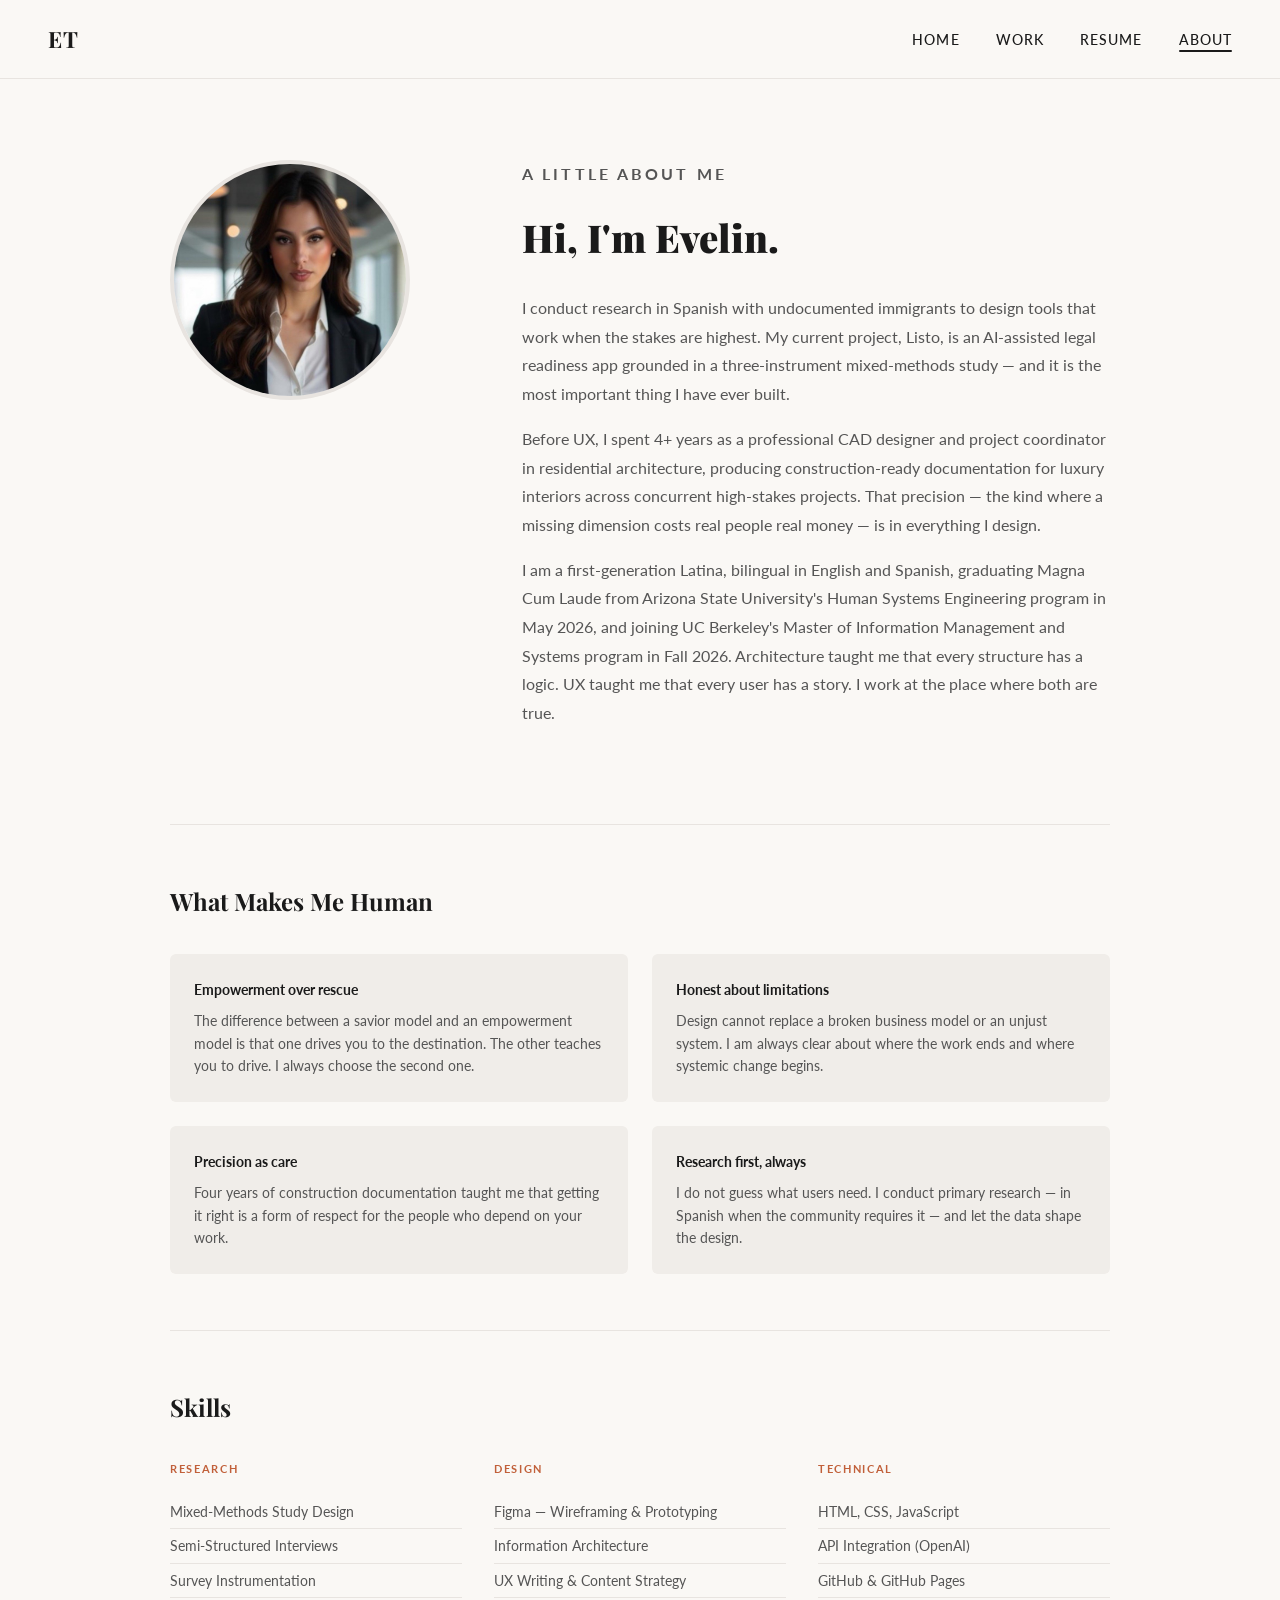
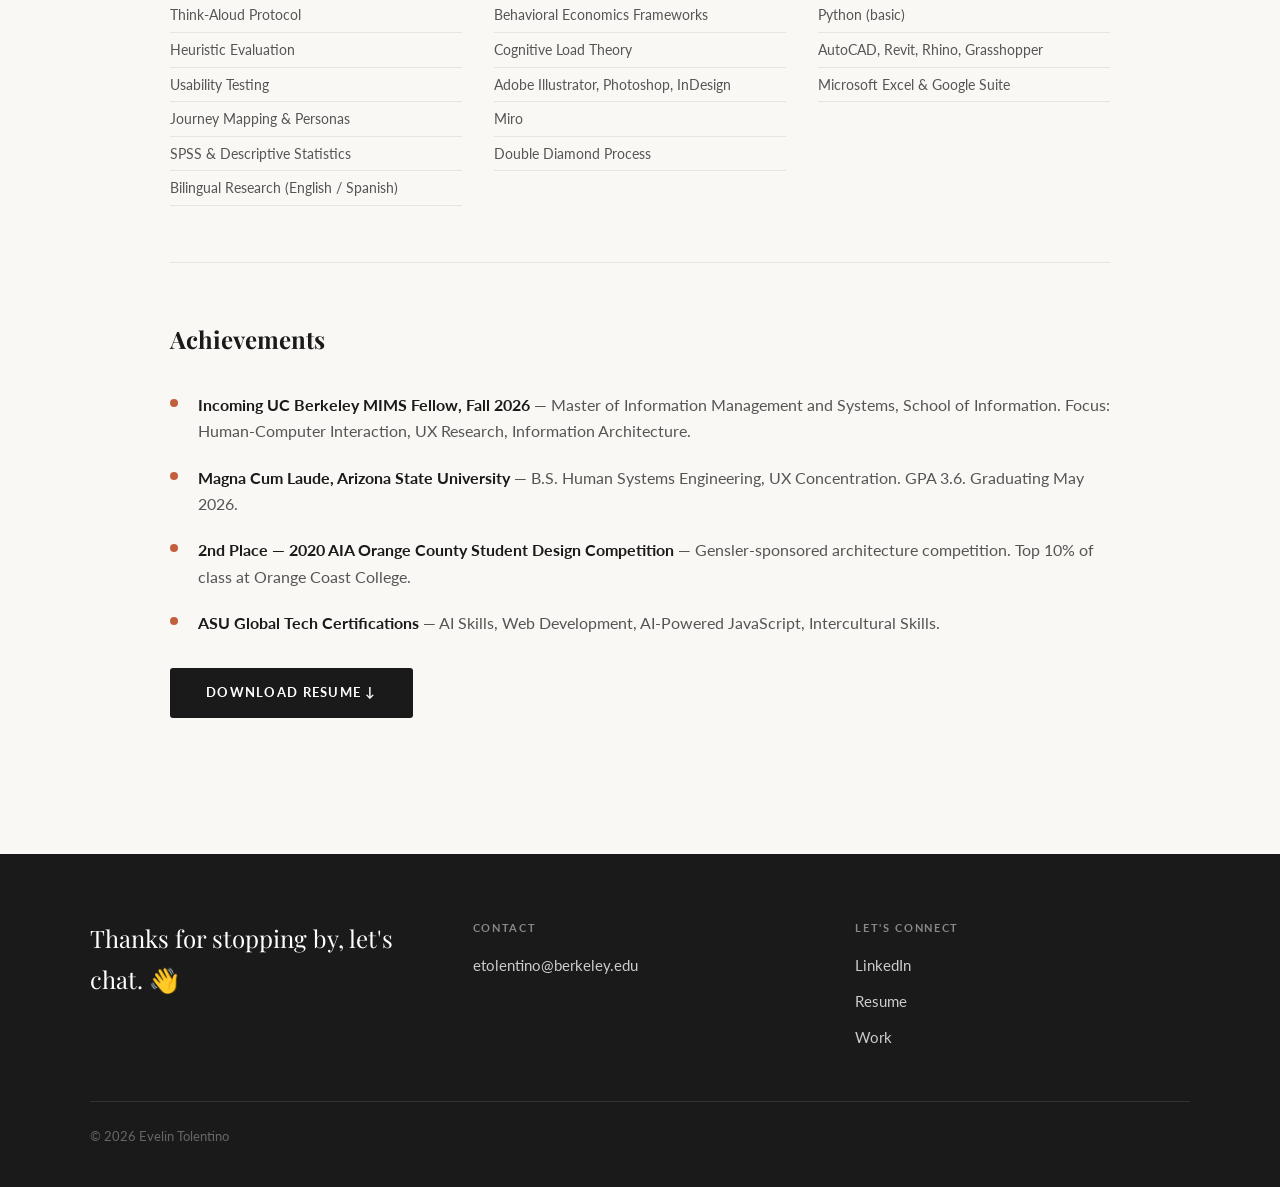
==== about.html @ 25414e36 "Updated Structure" ====
<!DOCTYPE html>
<html lang="en">
<head>
  <meta charset="UTF-8" />
  <meta name="viewport" content="width=device-width, initial-scale=1.0" />
  <title>About — Evelin Tolentino</title>
  <link rel="preconnect" href="https://fonts.googleapis.com" />
  <link rel="preconnect" href="https://fonts.gstatic.com" crossorigin />
  <link href="https://fonts.googleapis.com/css2?family=Playfair+Display:ital,wght@0,700;0,900;1,700&family=Lato:wght@300;400;700;900&display=swap" rel="stylesheet" />
  <link rel="stylesheet" href="style.css" />
</head>
<body>

  <nav class="nav nav--light" id="nav">
    <a href="index.html" class="nav-monogram">ET</a>
    <ul class="nav-links">
      <li><a href="index.html" class="nav-link">Home</a></li>
      <li><a href="work.html" class="nav-link">Work</a></li>
      <li><a href="resume.html" class="nav-link">Resume</a></li>
      <li><a href="about.html" class="nav-link active">About</a></li>
    </ul>
  </nav>

  <!-- BIO -->
  <div class="about-hero">
    <div>
      <img src="img/me.jpeg" alt="Photo of Evelin Tolentino" class="about-photo" />
    </div>
    <div class="about-bio">
      <p class="about-bio__eyebrow">A little about me</p>
      <h1 class="about-bio__name">Hi, I'm Evelin.</h1>
      <p>I conduct research in Spanish with undocumented immigrants to design tools that work when the stakes are highest. My current project, Listo, is an AI-assisted legal readiness app grounded in a three-instrument mixed-methods study — and it is the most important thing I have ever built.</p>
      <p>Before UX, I spent 4+ years as a professional CAD designer and project coordinator in residential architecture, producing construction-ready documentation for luxury interiors across concurrent high-stakes projects. That precision — the kind where a missing dimension costs real people real money — is in everything I design.</p>
      <p>I am a first-generation Latina, bilingual in English and Spanish, graduating Magna Cum Laude from Arizona State University's Human Systems Engineering program in May 2026, and joining UC Berkeley's Master of Information Management and Systems program in Fall 2026. Architecture taught me that every structure has a logic. UX taught me that every user has a story. I work at the place where both are true.</p>
    </div>
  </div>

  <div class="about-sections">

    <!-- VALUES -->
    <div class="about-block">
      <h2 class="about-block__title">What Makes Me Human</h2>
      <div class="values-list">
        <div class="value-item">
          <p class="value-item__title">Empowerment over rescue</p>
          <p class="value-item__desc">The difference between a savior model and an empowerment model is that one drives you to the destination. The other teaches you to drive. I always choose the second one.</p>
        </div>
        <div class="value-item">
          <p class="value-item__title">Honest about limitations</p>
          <p class="value-item__desc">Design cannot replace a broken business model or an unjust system. I am always clear about where the work ends and where systemic change begins.</p>
        </div>
        <div class="value-item">
          <p class="value-item__title">Precision as care</p>
          <p class="value-item__desc">Four years of construction documentation taught me that getting it right is a form of respect for the people who depend on your work.</p>
        </div>
        <div class="value-item">
          <p class="value-item__title">Research first, always</p>
          <p class="value-item__desc">I do not guess what users need. I conduct primary research — in Spanish when the community requires it — and let the data shape the design.</p>
        </div>
      </div>
    </div>

    <!-- SKILLS -->
    <div class="about-block">
      <h2 class="about-block__title">Skills</h2>
      <div class="skills-grid">
        <div class="skill-category">
          <p class="skill-category__label">Research</p>
          <ul>
            <li>Mixed-Methods Study Design</li>
            <li>Semi-Structured Interviews</li>
            <li>Survey Instrumentation</li>
            <li>Think-Aloud Protocol</li>
            <li>Heuristic Evaluation</li>
            <li>Usability Testing</li>
            <li>Journey Mapping &amp; Personas</li>
            <li>SPSS &amp; Descriptive Statistics</li>
            <li>Bilingual Research (English / Spanish)</li>
          </ul>
        </div>
        <div class="skill-category">
          <p class="skill-category__label">Design</p>
          <ul>
            <li>Figma — Wireframing &amp; Prototyping</li>
            <li>Information Architecture</li>
            <li>UX Writing &amp; Content Strategy</li>
            <li>Behavioral Economics Frameworks</li>
            <li>Cognitive Load Theory</li>
            <li>Adobe Illustrator, Photoshop, InDesign</li>
            <li>Miro</li>
            <li>Double Diamond Process</li>
          </ul>
        </div>
        <div class="skill-category">
          <p class="skill-category__label">Technical</p>
          <ul>
            <li>HTML, CSS, JavaScript</li>
            <li>API Integration (OpenAI)</li>
            <li>GitHub &amp; GitHub Pages</li>
            <li>Python (basic)</li>
            <li>AutoCAD, Revit, Rhino, Grasshopper</li>
            <li>Microsoft Excel &amp; Google Suite</li>
          </ul>
        </div>
      </div>
    </div>

    <!-- ACHIEVEMENTS -->
    <div class="about-block">
      <h2 class="about-block__title">Achievements</h2>
      <div class="achievements-list">
        <div class="achievement">
          <div class="achievement__dot"></div>
          <p class="achievement__text"><strong>Incoming UC Berkeley MIMS Fellow, Fall 2026</strong> — Master of Information Management and Systems, School of Information. Focus: Human-Computer Interaction, UX Research, Information Architecture.</p>
        </div>
        <div class="achievement">
          <div class="achievement__dot"></div>
          <p class="achievement__text"><strong>Magna Cum Laude, Arizona State University</strong> — B.S. Human Systems Engineering, UX Concentration. GPA 3.6. Graduating May 2026.</p>
        </div>
        <div class="achievement">
          <div class="achievement__dot"></div>
          <p class="achievement__text"><strong>2nd Place — 2020 AIA Orange County Student Design Competition</strong> — Gensler-sponsored architecture competition. Top 10% of class at Orange Coast College.</p>
        </div>
        <div class="achievement">
          <div class="achievement__dot"></div>
          <p class="achievement__text"><strong>ASU Global Tech Certifications</strong> — AI Skills, Web Development, AI-Powered JavaScript, Intercultural Skills.</p>
        </div>
      </div>
      <a href="resume.html" class="btn-download">Download Resume ↓</a>
    </div>

  </div>

  <!-- FOOTER -->
  <footer class="footer">
    <div class="footer-inner">
      <div>
        <p class="footer-tagline">Thanks for stopping by, let's chat. 👋</p>
      </div>
      <div>
        <p class="footer-col-label">Contact</p>
        <a href="mailto:etolentino@berkeley.edu" class="footer-link">etolentino@berkeley.edu</a>
      </div>
      <div>
        <p class="footer-col-label">Let's Connect</p>
        <a href="https://linkedin.com/in/evelin-tolentino-3aa1a51a6" target="_blank" rel="noopener" class="footer-link">LinkedIn</a>
        <a href="resume.html" class="footer-link">Resume</a>
        <a href="work.html" class="footer-link">Work</a>
      </div>
    </div>
    <div class="footer-bottom">
      <span>© 2026 Evelin Tolentino</span>
    </div>
  </footer>

</body>
</html>
---- style.css ----
/* ============================================
   EVELIN TOLENTINO — PORTFOLIO STYLESHEET
   ============================================ */

/* RESET & BASE */
*, *::before, *::after {
  margin: 0;
  padding: 0;
  box-sizing: border-box;
}

:root {
  --terracotta: #C1603A;
  --terracotta-light: #E8876A;
  --purple: #3538e4;
  --sage: #7A9E7E;
  --warm-grey: #8A8278;
  --blush: #C9A9A6;
  --warm-white: #FAF8F5;
  --dark: #1A1A1A;
  --mid: #555555;
  --light-border: #E8E4E0;
  --font-serif: 'Playfair Display', Georgia, serif;
  --font-sans: 'Lato', Arial, sans-serif;
}

html {
  scroll-behavior: smooth;
  font-size: 16px;
}

body {
  font-family: var(--font-sans);
  background-color: var(--warm-white);
  color: var(--dark);
  line-height: 1.7;
  -webkit-font-smoothing: antialiased;
}

img {
  max-width: 100%;
  display: block;
}

a {
  color: inherit;
  text-decoration: none;
}

/* ============================================
   NAVIGATION
   ============================================ */
.nav {
  position: fixed;
  top: 0;
  left: 0;
  right: 0;
  z-index: 100;
  display: flex;
  justify-content: space-between;
  align-items: center;
  padding: 20px 48px;
  transition: background 0.3s ease;
}

/* On hero/dark backgrounds — transparent with white text */
.nav--dark {
  background: transparent;
  color: #fff;
}

.nav--dark .nav-monogram,
.nav--dark .nav-link {
  color: #fff;
}

/* On light backgrounds — white bar with dark text */
.nav--light {
  background: var(--warm-white);
  border-bottom: 1px solid var(--light-border);
  color: var(--dark);
}

.nav--light .nav-monogram,
.nav--light .nav-link {
  color: var(--dark);
}

.nav-monogram {
  font-family: var(--font-serif);
  font-size: 1.4rem;
  font-weight: 700;
  letter-spacing: 0.05em;
  transition: opacity 0.2s;
}

.nav-monogram:hover {
  opacity: 0.7;
}

.nav-links {
  list-style: none;
  display: flex;
  gap: 36px;
}

.nav-link {
  font-size: 0.85rem;
  font-weight: 500;
  letter-spacing: 0.08em;
  text-transform: uppercase;
  transition: opacity 0.2s;
  position: relative;
  padding-bottom: 4px;
}

.nav-link:hover {
  opacity: 0.7;
}

.nav-link.active::after {
  content: '';
  position: absolute;
  bottom: 0;
  left: 0;
  right: 0;
  height: 2px;
  background: currentColor;
  border-radius: 1px;
}

/* ============================================
   FOOTER
   ============================================ */
.footer {
  background: var(--dark);
  color: #fff;
  padding: 64px 48px 40px;
}

.footer-inner {
  max-width: 1100px;
  margin: 0 auto;
  display: grid;
  grid-template-columns: 1fr 1fr 1fr;
  gap: 48px;
  padding-bottom: 40px;
  border-bottom: 1px solid #333;
}

.footer-col-label {
  font-size: 0.7rem;
  font-weight: 700;
  letter-spacing: 0.15em;
  text-transform: uppercase;
  color: #888;
  margin-bottom: 16px;
}

.footer-link {
  display: block;
  font-size: 0.95rem;
  color: #ccc;
  margin-bottom: 10px;
  transition: color 0.2s;
}

.footer-link:hover {
  color: var(--terracotta-light);
}

.footer-bottom {
  max-width: 1100px;
  margin: 0 auto;
  padding-top: 24px;
  display: flex;
  justify-content: space-between;
  align-items: center;
  font-size: 0.8rem;
  color: #666;
}

.footer-tagline {
  font-family: var(--font-serif);
  font-size: 1.5rem;
  color: #fff;
  margin-bottom: 8px;
}

/* ============================================
   HOME — HERO
   ============================================ */
.hero {
  min-height: 100vh;
  display: flex;
  flex-direction: column;
  justify-content: center;
  align-items: center;
  text-align: center;
  padding: 120px 24px 80px;
  background: linear-gradient(135deg, #3538e4 0%, #C1603A 100%);
  background-size: 200% 200%;
  animation: gradientShift 10s ease infinite;
  color: #fff;
  position: relative;
}

@keyframes gradientShift {
  0%   { background-position: 0% 50%; }
  50%  { background-position: 100% 50%; }
  100% { background-position: 0% 50%; }
}

.hero-eyebrow {
  font-size: 0.8rem;
  font-weight: 700;
  letter-spacing: 0.2em;
  text-transform: uppercase;
  opacity: 0.85;
  margin-bottom: 20px;
}

.hero-title {
  font-family: var(--font-serif);
  font-size: clamp(3.5rem, 8vw, 7rem);
  font-weight: 900;
  line-height: 1.05;
  margin-bottom: 20px;
}

.hero-sub {
  font-size: 1rem;
  opacity: 0.85;
  margin-bottom: 40px;
  letter-spacing: 0.04em;
}

.btn-hero {
  display: inline-block;
  padding: 14px 36px;
  border: 2px solid rgba(255,255,255,0.6);
  border-radius: 4px;
  font-size: 0.85rem;
  font-weight: 600;
  letter-spacing: 0.1em;
  text-transform: uppercase;
  color: #fff;
  transition: background 0.3s, border-color 0.3s;
}

.btn-hero:hover {
  background: rgba(255,255,255,0.15);
  border-color: #fff;
}

/* ============================================
   HOME — PROJECT PREVIEW ROWS
   ============================================ */
.projects-home {
  background: var(--warm-white);
}

.project-row {
  display: grid;
  grid-template-columns: 1fr 1fr;
  min-height: 480px;
  border-bottom: 1px solid var(--light-border);
}

.project-row__image {
  overflow: hidden;
}

.project-color-block {
  width: 100%;
  height: 100%;
  min-height: 480px;
  display: flex;
  align-items: flex-end;
  padding: 32px;
  position: relative;
}

.project-color-block.listo-bg    { background-color: #C1603A; }
.project-color-block.shein-bg    { background-color: #7A9E7E; }
.project-color-block.morehouse-bg{ background-color: #8A8278; }
.project-color-block.loreal-bg   { background-color: #C9A9A6; }

.project-color-label {
  font-family: var(--font-serif);
  font-size: 1rem;
  color: rgba(255,255,255,0.5);
  letter-spacing: 0.1em;
  text-transform: uppercase;
}

.project-row__text {
  padding: 64px 56px;
  display: flex;
  flex-direction: column;
  justify-content: center;
}

.project-tag {
  font-size: 0.72rem;
  font-weight: 700;
  letter-spacing: 0.15em;
  text-transform: uppercase;
  color: var(--terracotta);
  margin-bottom: 16px;
}

.project-title {
  font-family: var(--font-serif);
  font-size: clamp(1.6rem, 2.5vw, 2.2rem);
  font-weight: 700;
  line-height: 1.2;
  margin-bottom: 20px;
  color: var(--dark);
}

.project-desc {
  font-size: 0.95rem;
  color: var(--mid);
  line-height: 1.75;
  margin-bottom: 14px;
}

.project-impact {
  font-size: 0.88rem;
  color: var(--terracotta);
  font-weight: 500;
  margin-bottom: 28px;
  line-height: 1.6;
}

.btn-project {
  display: inline-block;
  padding: 12px 28px;
  background: var(--dark);
  color: #fff;
  font-size: 0.8rem;
  font-weight: 600;
  letter-spacing: 0.1em;
  text-transform: uppercase;
  border-radius: 3px;
  align-self: flex-start;
  transition: background 0.2s;
}

.btn-project:hover {
  background: var(--terracotta);
}

/* ============================================
   WORK GALLERY PAGE
   ============================================ */
.work-section {
  height: 100vh;
  display: flex;
  align-items: center;
  position: relative;
  overflow: hidden;
}

.work-section.listo-section    { background-color: #C1603A; }
.work-section.shein-section    { background-color: #7A9E7E; }
.work-section.morehouse-section{ background-color: #8A8278; }
.work-section.loreal-section   { background-color: #C9A9A6; }

.work-section__inner {
  display: grid;
  grid-template-columns: 340px 1fr;
  gap: 64px;
  align-items: center;
  padding: 0 80px;
  width: 100%;
  max-width: 1200px;
  margin: 0 auto;
}

.work-meta {
  color: #fff;
}

.work-meta__label {
  font-size: 0.7rem;
  font-weight: 700;
  letter-spacing: 0.2em;
  text-transform: uppercase;
  opacity: 0.65;
  margin-bottom: 6px;
}

.work-meta__title {
  font-family: var(--font-serif);
  font-size: clamp(2rem, 3vw, 3rem);
  font-weight: 900;
  line-height: 1.1;
  margin-bottom: 32px;
}

.work-meta__row {
  margin-bottom: 12px;
}

.work-meta__key {
  font-size: 0.7rem;
  letter-spacing: 0.12em;
  text-transform: uppercase;
  opacity: 0.6;
  display: block;
  margin-bottom: 2px;
}

.work-meta__val {
  font-size: 0.9rem;
  opacity: 0.9;
}

.work-meta__overview {
  font-size: 0.9rem;
  line-height: 1.7;
  opacity: 0.85;
  margin: 24px 0 32px;
  border-top: 1px solid rgba(255,255,255,0.3);
  padding-top: 24px;
}

.btn-view {
  display: inline-block;
  padding: 14px 32px;
  border: 2px solid rgba(255,255,255,0.7);
  color: #fff;
  font-size: 0.8rem;
  font-weight: 700;
  letter-spacing: 0.12em;
  text-transform: uppercase;
  border-radius: 3px;
  transition: background 0.2s, border-color 0.2s;
}

.btn-view:hover {
  background: rgba(255,255,255,0.15);
  border-color: #fff;
}

.work-images {
  display: grid;
  grid-template-columns: 1fr 1fr;
  gap: 16px;
}

.work-img-placeholder {
  background: rgba(255,255,255,0.15);
  border-radius: 8px;
  aspect-ratio: 4/3;
  display: flex;
  align-items: center;
  justify-content: center;
}

.work-img-placeholder span {
  font-size: 0.7rem;
  color: rgba(255,255,255,0.4);
  letter-spacing: 0.1em;
  text-transform: uppercase;
}

.work-img-placeholder.tall {
  aspect-ratio: 3/4;
}

/* Dot Nav */
.dot-nav {
  position: fixed;
  right: 32px;
  top: 50%;
  transform: translateY(-50%);
  z-index: 50;
  display: flex;
  flex-direction: column;
  gap: 12px;
}

.dot {
  width: 10px;
  height: 10px;
  border-radius: 50%;
  background: rgba(255,255,255,0.4);
  border: 2px solid rgba(255,255,255,0.7);
  cursor: pointer;
  transition: background 0.2s, transform 0.2s;
  display: block;
}

.dot.active,
.dot:hover {
  background: #fff;
  transform: scale(1.2);
}

/* ============================================
   CASE STUDY PAGES
   ============================================ */
.case-hero {
  min-height: 70vh;
  display: flex;
  align-items: flex-end;
  padding: 120px 80px 64px;
  position: relative;
  overflow: hidden;
}

.case-hero.listo-hero    { background-color: #C1603A; }
.case-hero.shein-hero    { background-color: #7A9E7E; }
.case-hero.morehouse-hero{ background-color: #8A8278; }
.case-hero.loreal-hero   { background-color: #C9A9A6; }

.case-hero__back {
  position: absolute;
  top: 100px;
  left: 80px;
  font-size: 0.75rem;
  font-weight: 700;
  letter-spacing: 0.15em;
  text-transform: uppercase;
  color: rgba(255,255,255,0.7);
  border-bottom: 1px solid rgba(255,255,255,0.4);
  padding-bottom: 2px;
  transition: opacity 0.2s;
}

.case-hero__back:hover {
  opacity: 0.6;
}

.case-hero__content {
  color: #fff;
  max-width: 800px;
}

.case-hero__title {
  font-family: var(--font-serif);
  font-size: clamp(2.5rem, 5vw, 4.5rem);
  font-weight: 900;
  line-height: 1.05;
  margin-bottom: 12px;
}

.case-hero__subtitle {
  font-size: 1rem;
  opacity: 0.8;
  margin-bottom: 32px;
}

/* Specs strip */
.specs-strip {
  background: var(--dark);
  color: #fff;
  padding: 40px 80px;
  display: grid;
  grid-template-columns: repeat(4, 1fr);
  gap: 32px;
}

.spec__label {
  font-size: 0.65rem;
  font-weight: 700;
  letter-spacing: 0.18em;
  text-transform: uppercase;
  color: #888;
  margin-bottom: 8px;
}

.spec__value {
  font-size: 0.9rem;
  line-height: 1.5;
  color: #ddd;
}

/* Case study body */
.case-body {
  max-width: 800px;
  margin: 0 auto;
  padding: 80px 24px;
}

.case-overview {
  background: var(--warm-white);
  padding: 64px 80px;
  border-bottom: 1px solid var(--light-border);
}

.case-overview p {
  font-size: 1.1rem;
  line-height: 1.85;
  color: var(--mid);
  max-width: 720px;
}

.case-section {
  padding: 72px 80px;
  border-bottom: 1px solid var(--light-border);
}

.case-section:last-child {
  border-bottom: none;
}

.case-section__label {
  font-size: 0.7rem;
  font-weight: 700;
  letter-spacing: 0.2em;
  text-transform: uppercase;
  color: var(--terracotta);
  margin-bottom: 16px;
}

.case-section__title {
  font-family: var(--font-serif);
  font-size: clamp(1.6rem, 2.5vw, 2.2rem);
  font-weight: 700;
  margin-bottom: 24px;
  color: var(--dark);
}

.case-section p {
  font-size: 0.97rem;
  line-height: 1.85;
  color: var(--mid);
  margin-bottom: 20px;
}

.case-section p:last-child {
  margin-bottom: 0;
}

/* Image grid inside case study */
.evidence-grid {
  display: grid;
  grid-template-columns: repeat(3, 1fr);
  gap: 16px;
  margin-top: 32px;
}

.evidence-placeholder {
  background: var(--light-border);
  border-radius: 6px;
  aspect-ratio: 4/3;
  display: flex;
  align-items: center;
  justify-content: center;
}

.evidence-placeholder span {
  font-size: 0.7rem;
  color: #aaa;
  letter-spacing: 0.08em;
  text-transform: uppercase;
}

/* Figma embed placeholder */
.figma-placeholder {
  background: var(--light-border);
  border-radius: 8px;
  height: 480px;
  display: flex;
  align-items: center;
  justify-content: center;
  margin-top: 32px;
  flex-direction: column;
  gap: 12px;
}

.figma-placeholder span {
  font-size: 0.8rem;
  color: #aaa;
  letter-spacing: 0.08em;
}

.figma-placeholder a {
  font-size: 0.85rem;
  font-weight: 600;
  color: var(--terracotta);
  border-bottom: 1px solid var(--terracotta);
  padding-bottom: 2px;
}

/* Prev / Next navigation */
.case-nav {
  display: grid;
  grid-template-columns: 1fr 1fr;
  border-top: 1px solid var(--light-border);
}

.case-nav__item {
  padding: 40px 48px;
  display: flex;
  flex-direction: column;
  gap: 8px;
  transition: background 0.2s;
}

.case-nav__item:first-child {
  border-right: 1px solid var(--light-border);
}

.case-nav__item:hover {
  background: #f0ede9;
}

.case-nav__dir {
  font-size: 0.7rem;
  font-weight: 700;
  letter-spacing: 0.15em;
  text-transform: uppercase;
  color: #aaa;
}

.case-nav__name {
  font-family: var(--font-serif);
  font-size: 1.2rem;
  font-weight: 700;
  color: var(--dark);
}

.case-nav__item.next {
  text-align: right;
}

/* ============================================
   ABOUT PAGE
   ============================================ */
.about-hero {
  padding: 160px 80px 80px;
  display: grid;
  grid-template-columns: 280px 1fr;
  gap: 72px;
  align-items: start;
  max-width: 1100px;
  margin: 0 auto;
}

.about-photo {
  width: 240px;
  height: 240px;
  border-radius: 50%;
  object-fit: cover;
  border: 4px solid var(--light-border);
}

.about-bio__eyebrow {
  font-size: 0.7rem;
  font-weight: 700;
  letter-spacing: 0.2em;
  text-transform: uppercase;
  color: var(--terracotta);
  margin-bottom: 16px;
}

.about-bio__name {
  font-family: var(--font-serif);
  font-size: clamp(2rem, 3vw, 3rem);
  font-weight: 900;
  margin-bottom: 24px;
}

.about-bio p {
  font-size: 0.97rem;
  line-height: 1.85;
  color: var(--mid);
  margin-bottom: 16px;
}

.about-sections {
  max-width: 1100px;
  margin: 0 auto;
  padding: 0 80px 80px;
}

.about-block {
  padding: 56px 0;
  border-top: 1px solid var(--light-border);
}

.about-block__title {
  font-family: var(--font-serif);
  font-size: 1.5rem;
  font-weight: 700;
  margin-bottom: 32px;
  color: var(--dark);
}

/* Skills grid */
.skills-grid {
  display: grid;
  grid-template-columns: repeat(3, 1fr);
  gap: 32px;
}

.skill-category__label {
  font-size: 0.7rem;
  font-weight: 700;
  letter-spacing: 0.15em;
  text-transform: uppercase;
  color: var(--terracotta);
  margin-bottom: 16px;
}

.skill-category ul {
  list-style: none;
}

.skill-category li {
  font-size: 0.9rem;
  color: var(--mid);
  padding: 6px 0;
  border-bottom: 1px solid var(--light-border);
  line-height: 1.5;
}

/* Values */
.values-list {
  display: grid;
  grid-template-columns: repeat(2, 1fr);
  gap: 24px;
}

.value-item {
  padding: 24px;
  background: #f0ede9;
  border-radius: 6px;
}

.value-item__title {
  font-weight: 700;
  font-size: 0.9rem;
  margin-bottom: 8px;
  color: var(--dark);
}

.value-item__desc {
  font-size: 0.88rem;
  color: var(--mid);
  line-height: 1.6;
}

/* Achievements */
.achievements-list {
  display: flex;
  flex-direction: column;
  gap: 20px;
}

.achievement {
  display: flex;
  gap: 20px;
  align-items: flex-start;
}

.achievement__dot {
  width: 8px;
  height: 8px;
  border-radius: 50%;
  background: var(--terracotta);
  margin-top: 7px;
  flex-shrink: 0;
}

.achievement__text {
  font-size: 0.97rem;
  color: var(--mid);
  line-height: 1.7;
}

.achievement__text strong {
  color: var(--dark);
}

/* Download button */
.btn-download {
  display: inline-block;
  margin-top: 32px;
  padding: 14px 36px;
  background: var(--dark);
  color: #fff;
  font-size: 0.8rem;
  font-weight: 700;
  letter-spacing: 0.1em;
  text-transform: uppercase;
  border-radius: 3px;
  transition: background 0.2s;
}

.btn-download:hover {
  background: var(--terracotta);
}

/* ============================================
   RESUME PAGE
   ============================================ */
.resume-page {
  min-height: 100vh;
  display: flex;
  flex-direction: column;
  justify-content: center;
  padding: 120px 80px 80px;
  max-width: 700px;
  margin: 0 auto;
}

.resume-page__eyebrow {
  font-size: 0.7rem;
  font-weight: 700;
  letter-spacing: 0.2em;
  text-transform: uppercase;
  color: var(--terracotta);
  margin-bottom: 20px;
}

.resume-page__title {
  font-family: var(--font-serif);
  font-size: clamp(2.5rem, 5vw, 4rem);
  font-weight: 900;
  line-height: 1.1;
  margin-bottom: 48px;
  color: var(--dark);
}

.resume-links {
  display: flex;
  flex-direction: column;
  gap: 0;
}

.resume-link-item {
  display: flex;
  align-items: center;
  justify-content: space-between;
  padding: 24px 0;
  border-bottom: 1px solid var(--light-border);
  transition: padding-left 0.2s;
}

.resume-link-item:hover {
  padding-left: 8px;
}

.resume-link-item__label {
  font-size: 0.7rem;
  font-weight: 700;
  letter-spacing: 0.15em;
  text-transform: uppercase;
  color: #aaa;
  margin-bottom: 4px;
}

.resume-link-item__value {
  font-size: 1rem;
  font-weight: 500;
  color: var(--dark);
}

.resume-link-item__arrow {
  font-size: 1.2rem;
  color: var(--terracotta);
}

/* ============================================
   RESPONSIVE
   ============================================ */
@media (max-width: 900px) {
  .nav {
    padding: 16px 24px;
  }

  .nav-links {
    gap: 20px;
  }

  .project-row {
    grid-template-columns: 1fr;
  }

  .project-row__image {
    height: 300px;
  }

  .project-color-block {
    min-height: 300px;
  }

  .project-row__text {
    padding: 40px 32px;
  }

  .work-section__inner {
    grid-template-columns: 1fr;
    padding: 80px 32px 32px;
    gap: 32px;
  }

  .work-images {
    display: none;
  }

  .specs-strip {
    grid-template-columns: repeat(2, 1fr);
    padding: 40px 32px;
  }

  .case-hero {
    padding: 120px 32px 48px;
  }

  .case-section {
    padding: 48px 32px;
  }

  .case-overview {
    padding: 48px 32px;
  }

  .about-hero {
    grid-template-columns: 1fr;
    padding: 140px 32px 48px;
    gap: 40px;
  }

  .about-sections {
    padding: 0 32px 48px;
  }

  .skills-grid {
    grid-template-columns: 1fr;
  }

  .values-list {
    grid-template-columns: 1fr;
  }

  .footer-inner {
    grid-template-columns: 1fr;
    padding: 0 0 40px;
  }

  .footer {
    padding: 48px 32px 32px;
  }

  .resume-page {
    padding: 120px 32px 64px;
  }

  .case-nav {
    grid-template-columns: 1fr;
  }

  .case-nav__item:first-child {
    border-right: none;
    border-bottom: 1px solid var(--light-border);
  }

  .case-nav__item.next {
    text-align: left;
  }
}

@media (max-width: 600px) {
  .hero-title {
    font-size: 3rem;
  }

  .nav-links {
    gap: 14px;
  }

  .nav-link {
    font-size: 0.75rem;
  }

  .evidence-grid {
    grid-template-columns: 1fr;
  }
}
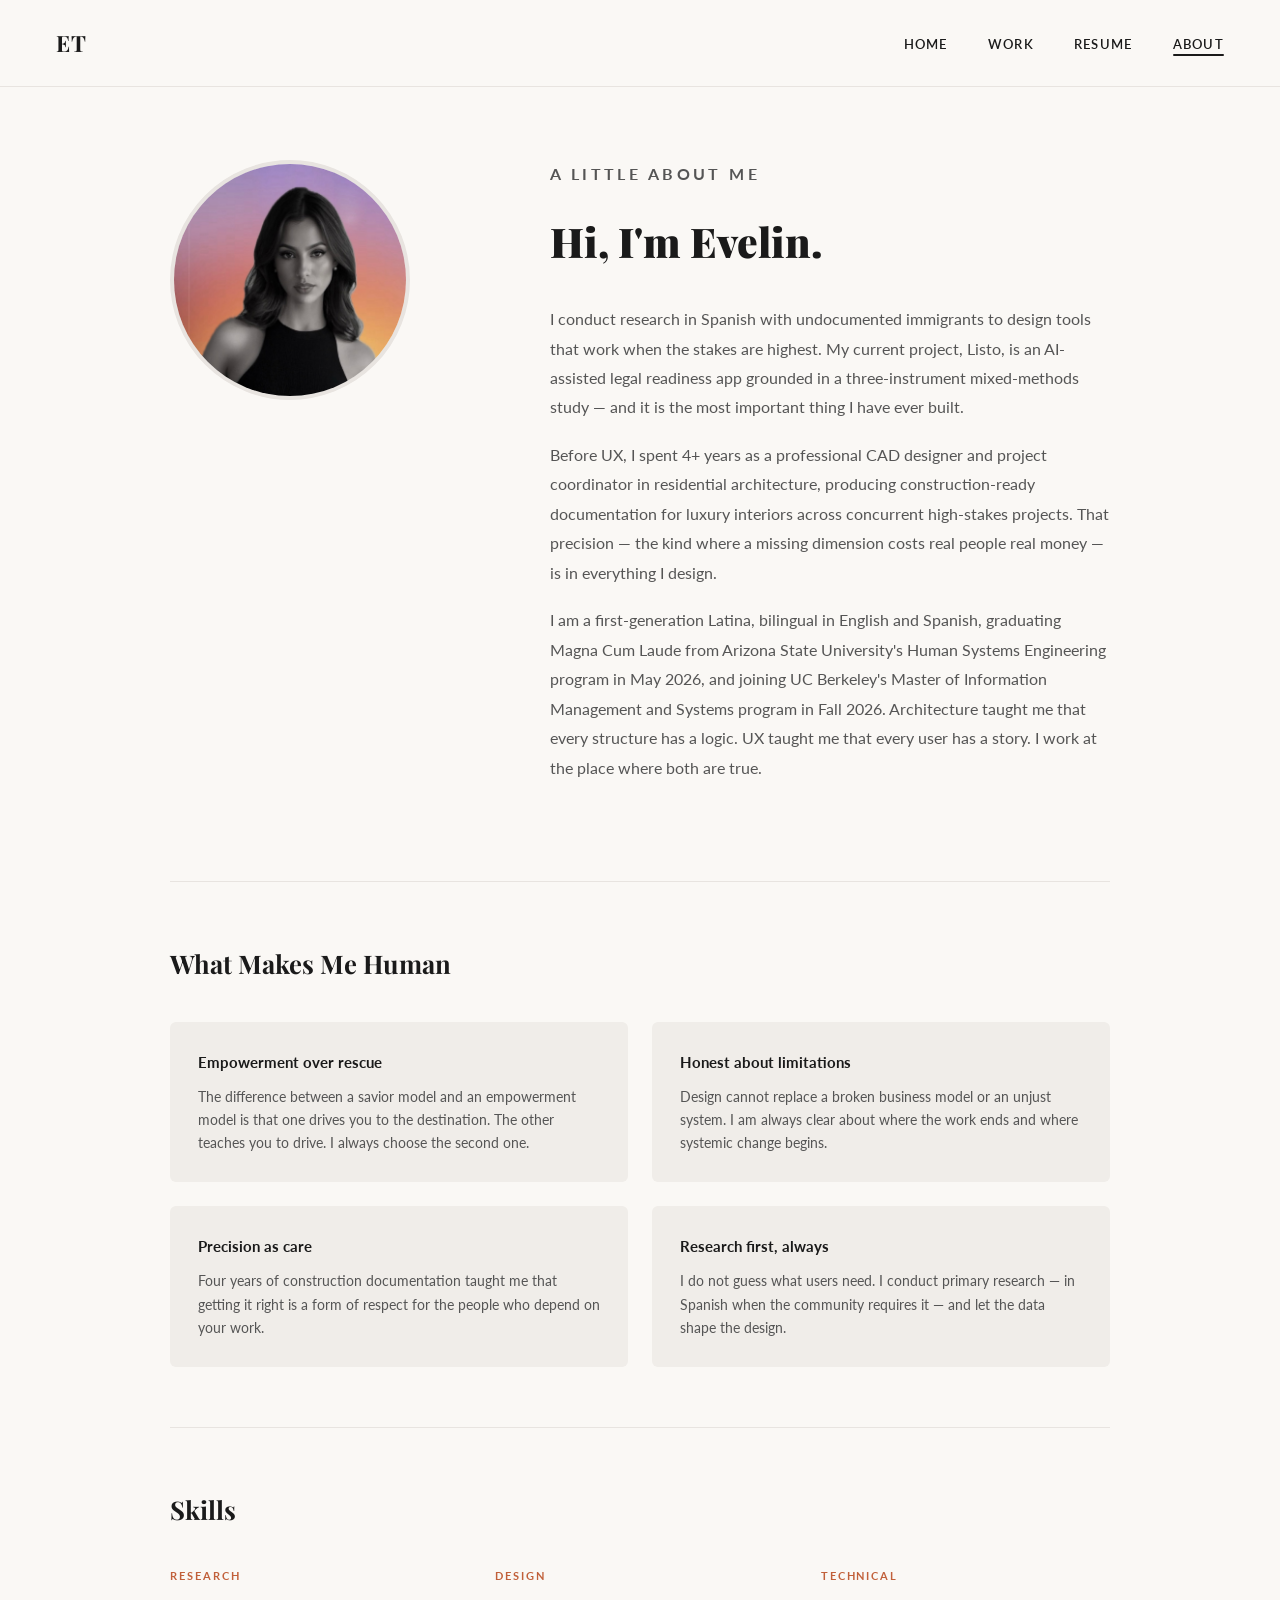
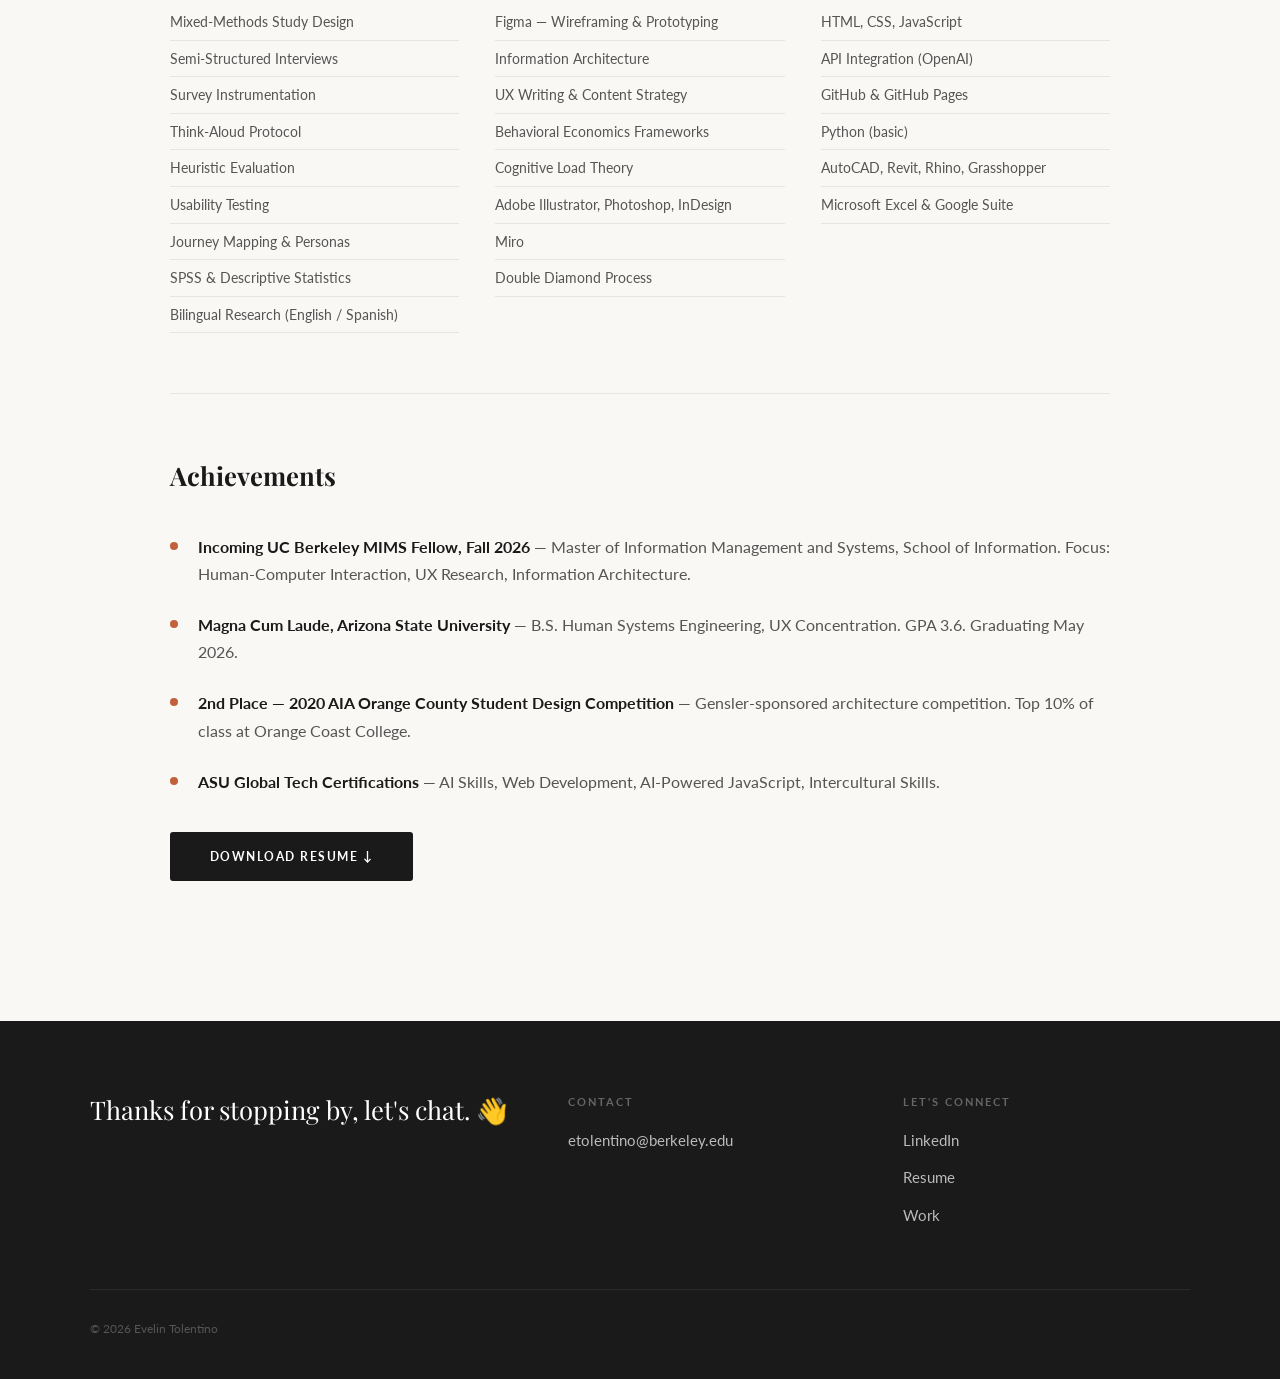
==== commit bdd8207e: "structure changes" ====
--- a/about.html
+++ b/about.html
@@ -19,7 +19,17 @@
       <li><a href="resume.html" class="nav-link">Resume</a></li>
       <li><a href="about.html" class="nav-link active">About</a></li>
     </ul>
+    <button class="hamburger" id="hamburger" aria-label="Menu">
+      <span></span><span></span><span></span>
+    </button>
   </nav>
+
+  <div class="mobile-menu" id="mobileMenu">
+    <a href="index.html">Home</a>
+    <a href="work.html">Work</a>
+    <a href="resume.html">Resume</a>
+    <a href="about.html">About</a>
+  </div>
 
   <!-- BIO -->
   <div class="about-hero">
@@ -153,5 +163,20 @@
     </div>
   </footer>
 
+  <script>
+    const hamburger = document.getElementById('hamburger');
+    const mobileMenu = document.getElementById('mobileMenu');
+    hamburger.addEventListener('click', () => {
+      hamburger.classList.toggle('open');
+      mobileMenu.classList.toggle('open');
+    });
+    mobileMenu.querySelectorAll('a').forEach(a => {
+      a.addEventListener('click', () => {
+        hamburger.classList.remove('open');
+        mobileMenu.classList.remove('open');
+      });
+    });
+  </script>
+
 </body>
 </html>
--- a/style.css
+++ b/style.css
@@ -47,6 +47,28 @@
   text-decoration: none;
 }
 
+
+/* ============================================
+   PAGE TRANSITION
+   ============================================ */
+.page-transition-overlay {
+  position: fixed;
+  inset: 0;
+  background: linear-gradient(135deg, #3538e4 0%, #C1603A 100%);
+  z-index: 9999;
+  transform: translateY(100%);
+  transition: transform 0.6s cubic-bezier(0.76, 0, 0.24, 1);
+  pointer-events: none;
+}
+
+.page-transition-overlay.slide-up {
+  transform: translateY(0%);
+}
+
+.page-transition-overlay.slide-away {
+  transform: translateY(-100%);
+}
+
 /* ============================================
    NAVIGATION
    ============================================ */
@@ -59,22 +81,25 @@
   display: flex;
   justify-content: space-between;
   align-items: center;
-  padding: 20px 48px;
-  transition: background 0.3s ease;
-}
-
-/* On hero/dark backgrounds — transparent with white text */
+  padding: 24px 56px;
+  transition: background 0.3s ease, border-color 0.3s ease;
+}
+
 .nav--dark {
   background: transparent;
   color: #fff;
 }
 
 .nav--dark .nav-monogram,
-.nav--dark .nav-link {
+.nav--dark .nav-link,
+.nav--dark .hamburger span {
   color: #fff;
 }
 
-/* On light backgrounds — white bar with dark text */
+.nav--dark .hamburger span {
+  background: #fff;
+}
+
 .nav--light {
   background: var(--warm-white);
   border-bottom: 1px solid var(--light-border);
@@ -86,37 +111,38 @@
   color: var(--dark);
 }
 
+.nav--light .hamburger span {
+  background: var(--dark);
+}
+
 .nav-monogram {
   font-family: var(--font-serif);
   font-size: 1.4rem;
   font-weight: 700;
   letter-spacing: 0.05em;
   transition: opacity 0.2s;
-}
-
-.nav-monogram:hover {
-  opacity: 0.7;
-}
+  z-index: 101;
+}
+
+.nav-monogram:hover { opacity: 0.7; }
 
 .nav-links {
   list-style: none;
   display: flex;
-  gap: 36px;
+  gap: 40px;
 }
 
 .nav-link {
-  font-size: 0.85rem;
-  font-weight: 500;
-  letter-spacing: 0.08em;
+  font-size: 0.8rem;
+  font-weight: 600;
+  letter-spacing: 0.1em;
   text-transform: uppercase;
   transition: opacity 0.2s;
   position: relative;
   padding-bottom: 4px;
 }
 
-.nav-link:hover {
-  opacity: 0.7;
-}
+.nav-link:hover { opacity: 0.6; }
 
 .nav-link.active::after {
   content: '';
@@ -129,62 +155,110 @@
   border-radius: 1px;
 }
 
+/* Hamburger */
+.hamburger {
+  display: none;
+  flex-direction: column;
+  gap: 5px;
+  cursor: pointer;
+  background: none;
+  border: none;
+  padding: 4px;
+  z-index: 101;
+}
+
+.hamburger span {
+  display: block;
+  width: 24px;
+  height: 2px;
+  border-radius: 2px;
+  transition: transform 0.3s, opacity 0.3s;
+}
+
+.hamburger.open span:nth-child(1) { transform: translateY(7px) rotate(45deg); }
+.hamburger.open span:nth-child(2) { opacity: 0; }
+.hamburger.open span:nth-child(3) { transform: translateY(-7px) rotate(-45deg); }
+
+/* Mobile nav overlay */
+.mobile-menu {
+  display: none;
+  position: fixed;
+  inset: 0;
+  background: var(--dark);
+  z-index: 99;
+  flex-direction: column;
+  align-items: center;
+  justify-content: center;
+  gap: 40px;
+}
+
+.mobile-menu.open {
+  display: flex;
+}
+
+.mobile-menu a {
+  font-family: var(--font-serif);
+  font-size: 2rem;
+  color: #fff;
+  font-weight: 700;
+  letter-spacing: 0.05em;
+  transition: color 0.2s;
+}
+
+.mobile-menu a:hover { color: var(--terracotta-light); }
+
 /* ============================================
    FOOTER
    ============================================ */
 .footer {
   background: var(--dark);
   color: #fff;
-  padding: 64px 48px 40px;
+  padding: 72px 56px 40px;
 }
 
 .footer-inner {
   max-width: 1100px;
   margin: 0 auto;
   display: grid;
-  grid-template-columns: 1fr 1fr 1fr;
+  grid-template-columns: 1.5fr 1fr 1fr;
   gap: 48px;
-  padding-bottom: 40px;
-  border-bottom: 1px solid #333;
+  padding-bottom: 48px;
+  border-bottom: 1px solid #2a2a2a;
 }
 
 .footer-col-label {
-  font-size: 0.7rem;
-  font-weight: 700;
-  letter-spacing: 0.15em;
-  text-transform: uppercase;
-  color: #888;
+  font-size: 0.68rem;
+  font-weight: 700;
+  letter-spacing: 0.18em;
+  text-transform: uppercase;
+  color: #666;
   margin-bottom: 16px;
 }
 
 .footer-link {
   display: block;
   font-size: 0.95rem;
-  color: #ccc;
-  margin-bottom: 10px;
+  color: #bbb;
+  margin-bottom: 12px;
   transition: color 0.2s;
 }
 
-.footer-link:hover {
-  color: var(--terracotta-light);
-}
+.footer-link:hover { color: var(--terracotta-light); }
 
 .footer-bottom {
   max-width: 1100px;
   margin: 0 auto;
-  padding-top: 24px;
-  display: flex;
-  justify-content: space-between;
-  align-items: center;
-  font-size: 0.8rem;
-  color: #666;
+  padding-top: 28px;
+  font-size: 0.78rem;
+  color: #555;
 }
 
 .footer-tagline {
   font-family: var(--font-serif);
-  font-size: 1.5rem;
+  font-size: 1.6rem;
   color: #fff;
   margin-bottom: 8px;
+  line-height: 1.3;
 }
 
 /* ============================================
@@ -202,7 +276,6 @@
   background-size: 200% 200%;
   animation: gradientShift 10s ease infinite;
   color: #fff;
-  position: relative;
 }
 
 @keyframes gradientShift {
@@ -212,151 +285,257 @@
 }
 
 .hero-eyebrow {
-  font-size: 0.8rem;
-  font-weight: 700;
-  letter-spacing: 0.2em;
-  text-transform: uppercase;
-  opacity: 0.85;
-  margin-bottom: 20px;
+  font-size: 0.75rem;
+  font-weight: 700;
+  letter-spacing: 0.22em;
+  text-transform: uppercase;
+  opacity: 0.75;
+  margin-bottom: 24px;
 }
 
 .hero-title {
   font-family: var(--font-serif);
-  font-size: clamp(3.5rem, 8vw, 7rem);
+  font-size: clamp(3.5rem, 9vw, 7.5rem);
   font-weight: 900;
-  line-height: 1.05;
-  margin-bottom: 20px;
+  line-height: 1.0;
+  margin-bottom: 24px;
 }
 
 .hero-sub {
   font-size: 1rem;
-  opacity: 0.85;
-  margin-bottom: 40px;
+  opacity: 0.8;
+  margin-bottom: 48px;
   letter-spacing: 0.04em;
 }
 
 .btn-hero {
   display: inline-block;
-  padding: 14px 36px;
-  border: 2px solid rgba(255,255,255,0.6);
+  padding: 15px 40px;
+  border: 2px solid rgba(255,255,255,0.55);
   border-radius: 4px;
-  font-size: 0.85rem;
+  font-size: 0.8rem;
   font-weight: 600;
-  letter-spacing: 0.1em;
+  letter-spacing: 0.12em;
   text-transform: uppercase;
   color: #fff;
-  transition: background 0.3s, border-color 0.3s;
+  transition: background 0.3s, border-color 0.3s, transform 0.2s;
 }
 
 .btn-hero:hover {
-  background: rgba(255,255,255,0.15);
+  background: rgba(255,255,255,0.2);
   border-color: #fff;
+  transform: translateY(-1px);
 }
 
 /* ============================================
-   HOME — PROJECT PREVIEW ROWS
+   HOME — PROJECT ROWS (Michelle-style)
    ============================================ */
 .projects-home {
-  background: var(--warm-white);
-}
-
+  background: #ffffff;
+  padding: 80px 80px 80px;   /* outer white space on all sides */
+  display: flex;
+  flex-direction: column;
+  gap: 80px;                  /* white space BETWEEN rows */
+}
+
+/* Each row is almost full viewport height */
 .project-row {
   display: grid;
-  grid-template-columns: 1fr 1fr;
-  min-height: 480px;
-  border-bottom: 1px solid var(--light-border);
-}
-
+  grid-template-columns: 55% 45%;
+  min-height: 56vh;
+  background: #ffffff;
+}
+
+/* Flip for even rows */
+.project-row.flip {
+  grid-template-columns: 45% 55%;
+  direction: rtl;
+}
+
+.project-row.flip > * {
+  direction: ltr;
+}
+
+/* Image side */
 .project-row__image {
   overflow: hidden;
-}
-
+  position: relative;
+  padding: 0;                 /* image fills its column, white space comes from projects-home padding */
+}
+
+.project-row__image img {
+  width: 100%;
+  height: 100%;
+  object-fit: cover;
+  display: block;
+  transition: transform 0.6s ease;
+}
+
+.project-row:hover .project-row__image img {
+  transform: scale(1.03);
+}
+
+/* Color blocks for projects without photos */
 .project-color-block {
   width: 100%;
   height: 100%;
-  min-height: 480px;
-  display: flex;
-  align-items: flex-end;
-  padding: 32px;
+  min-height: 56vh;
+  display: flex;
+  align-items: center;
+  justify-content: center;
+  padding: 56px;
   position: relative;
 }
 
 .project-color-block.listo-bg    { background-color: #C1603A; }
-.project-color-block.shein-bg    { background-color: #7A9E7E; }
-.project-color-block.morehouse-bg{ background-color: #8A8278; }
+.project-color-block.morehouse-bg { background-color: #8A8278; }
 .project-color-block.loreal-bg   { background-color: #C9A9A6; }
 
+/* SHEIN — stark black/white graphic block */
+.project-color-block.shein-bg {
+  background: #111111;
+  align-items: center;
+  justify-content: center;
+  flex-direction: column;
+  gap: 0;
+}
+
+.shein-graphic {
+  width: 100%;
+  height: 100%;
+  display: flex;
+  flex-direction: column;
+  align-items: center;
+  justify-content: center;
+  gap: 20px;
+}
+
+.shein-graphic__word {
+  font-family: var(--font-serif);
+  font-size: clamp(3rem, 6vw, 5rem);
+  font-weight: 900;
+  color: #ffffff;
+  letter-spacing: -0.02em;
+  line-height: 1;
+}
+
+.shein-graphic__bar {
+  width: 60px;
+  height: 3px;
+  background: #ffffff;
+}
+
+.shein-graphic__sub {
+  font-size: 0.7rem;
+  font-weight: 700;
+  letter-spacing: 0.25em;
+  text-transform: uppercase;
+  color: rgba(255,255,255,0.45);
+}
+
 .project-color-label {
   font-family: var(--font-serif);
-  font-size: 1rem;
-  color: rgba(255,255,255,0.5);
-  letter-spacing: 0.1em;
-  text-transform: uppercase;
-}
-
+  font-size: 0.9rem;
+  color: rgba(255,255,255,0.45);
+  letter-spacing: 0.12em;
+  text-transform: uppercase;
+  position: absolute;
+  bottom: 28px;
+  left: 32px;
+}
+
+/* Text side — generous padding like Michelle */
 .project-row__text {
-  padding: 64px 56px;
+  padding: 64px 72px 64px 64px;
   display: flex;
   flex-direction: column;
   justify-content: center;
+  background: #ffffff;
 }
 
 .project-tag {
-  font-size: 0.72rem;
-  font-weight: 700;
-  letter-spacing: 0.15em;
+  font-size: 0.68rem;
+  font-weight: 700;
+  letter-spacing: 0.18em;
   text-transform: uppercase;
   color: var(--terracotta);
+  margin-bottom: 20px;
+}
+
+.project-title {
+  font-family: var(--font-serif);
+  font-size: clamp(1.8rem, 2.8vw, 2.6rem);
+  font-weight: 700;
+  line-height: 1.15;
+  margin-bottom: 24px;
+  color: var(--dark);
+}
+
+.project-desc {
+  font-size: 1rem;
+  color: var(--mid);
+  line-height: 1.8;
   margin-bottom: 16px;
-}
-
-.project-title {
-  font-family: var(--font-serif);
-  font-size: clamp(1.6rem, 2.5vw, 2.2rem);
-  font-weight: 700;
-  line-height: 1.2;
-  margin-bottom: 20px;
-  color: var(--dark);
-}
-
-.project-desc {
-  font-size: 0.95rem;
-  color: var(--mid);
-  line-height: 1.75;
-  margin-bottom: 14px;
+  max-width: 460px;
 }
 
 .project-impact {
   font-size: 0.88rem;
   color: var(--terracotta);
   font-weight: 500;
-  margin-bottom: 28px;
+  margin-bottom: 36px;
   line-height: 1.6;
+  max-width: 460px;
 }
 
 .btn-project {
   display: inline-block;
-  padding: 12px 28px;
+  padding: 13px 32px;
   background: var(--dark);
   color: #fff;
-  font-size: 0.8rem;
-  font-weight: 600;
-  letter-spacing: 0.1em;
+  font-size: 0.75rem;
+  font-weight: 700;
+  letter-spacing: 0.12em;
   text-transform: uppercase;
   border-radius: 3px;
   align-self: flex-start;
-  transition: background 0.2s;
-}
-
-.btn-project:hover {
-  background: var(--terracotta);
-}
+  transition: background 0.3s, transform 0.2s;
+  position: relative;
+  overflow: hidden;
+  z-index: 0;
+}
+
+.btn-project::after {
+  content: '';
+  position: absolute;
+  inset: 0;
+  background: linear-gradient(135deg, #3538e4, #C1603A);
+  opacity: 0;
+  transition: opacity 0.3s;
+  z-index: -1;
+}
+
+.btn-project:hover::after { opacity: 1; }
+.btn-project:hover { transform: translateY(-1px); }
 
 /* ============================================
-   WORK GALLERY PAGE
+   WORK GALLERY — SNAP SCROLL
    ============================================ */
+.work-gallery {
+  height: 100vh;
+  overflow-y: scroll;
+  scroll-behavior: smooth;
+  scrollbar-width: none;
+  -ms-overflow-style: none;
+}
+
+.work-gallery::-webkit-scrollbar {
+  display: none;
+}
+
 .work-section {
   height: 100vh;
+  scroll-snap-align: start;
   display: flex;
   align-items: center;
   position: relative;
@@ -364,14 +543,14 @@
 }
 
 .work-section.listo-section    { background-color: #C1603A; }
-.work-section.shein-section    { background-color: #7A9E7E; }
-.work-section.morehouse-section{ background-color: #8A8278; }
+.work-section.shein-section    { background-color: #1a1a1a; }
+.work-section.morehouse-section{ background-color: #4a4540; }
 .work-section.loreal-section   { background-color: #C9A9A6; }
 
 .work-section__inner {
   display: grid;
-  grid-template-columns: 340px 1fr;
-  gap: 64px;
+  grid-template-columns: 360px 1fr;
+  gap: 72px;
   align-items: center;
   padding: 0 80px;
   width: 100%;
@@ -379,36 +558,32 @@
   margin: 0 auto;
 }
 
-.work-meta {
-  color: #fff;
-}
+.work-meta { color: #fff; }
 
 .work-meta__label {
-  font-size: 0.7rem;
-  font-weight: 700;
-  letter-spacing: 0.2em;
-  text-transform: uppercase;
-  opacity: 0.65;
-  margin-bottom: 6px;
+  font-size: 0.68rem;
+  font-weight: 700;
+  letter-spacing: 0.22em;
+  text-transform: uppercase;
+  opacity: 0.6;
+  margin-bottom: 8px;
 }
 
 .work-meta__title {
   font-family: var(--font-serif);
-  font-size: clamp(2rem, 3vw, 3rem);
+  font-size: clamp(2rem, 3.2vw, 3.2rem);
   font-weight: 900;
   line-height: 1.1;
-  margin-bottom: 32px;
-}
-
-.work-meta__row {
-  margin-bottom: 12px;
-}
+  margin-bottom: 36px;
+}
+
+.work-meta__row { margin-bottom: 14px; }
 
 .work-meta__key {
-  font-size: 0.7rem;
-  letter-spacing: 0.12em;
-  text-transform: uppercase;
-  opacity: 0.6;
+  font-size: 0.65rem;
+  letter-spacing: 0.14em;
+  text-transform: uppercase;
+  opacity: 0.55;
   display: block;
   margin-bottom: 2px;
 }
@@ -419,22 +594,22 @@
 }
 
 .work-meta__overview {
-  font-size: 0.9rem;
-  line-height: 1.7;
-  opacity: 0.85;
-  margin: 24px 0 32px;
-  border-top: 1px solid rgba(255,255,255,0.3);
-  padding-top: 24px;
+  font-size: 0.92rem;
+  line-height: 1.75;
+  opacity: 0.82;
+  margin: 28px 0 36px;
+  border-top: 1px solid rgba(255,255,255,0.25);
+  padding-top: 28px;
 }
 
 .btn-view {
   display: inline-block;
   padding: 14px 32px;
-  border: 2px solid rgba(255,255,255,0.7);
+  border: 2px solid rgba(255,255,255,0.65);
   color: #fff;
-  font-size: 0.8rem;
-  font-weight: 700;
-  letter-spacing: 0.12em;
+  font-size: 0.78rem;
+  font-weight: 700;
+  letter-spacing: 0.14em;
   text-transform: uppercase;
   border-radius: 3px;
   transition: background 0.2s, border-color 0.2s;
@@ -449,46 +624,52 @@
   display: grid;
   grid-template-columns: 1fr 1fr;
   gap: 16px;
+  align-items: center;
 }
 
 .work-img-placeholder {
-  background: rgba(255,255,255,0.15);
+  background: rgba(255,255,255,0.12);
   border-radius: 8px;
   aspect-ratio: 4/3;
   display: flex;
   align-items: center;
   justify-content: center;
+  overflow: hidden;
+}
+
+.work-img-placeholder img {
+  width: 100%;
+  height: 100%;
+  object-fit: cover;
 }
 
 .work-img-placeholder span {
-  font-size: 0.7rem;
-  color: rgba(255,255,255,0.4);
+  font-size: 0.68rem;
+  color: rgba(255,255,255,0.35);
   letter-spacing: 0.1em;
   text-transform: uppercase;
 }
 
-.work-img-placeholder.tall {
-  aspect-ratio: 3/4;
-}
+.work-img-placeholder.tall { aspect-ratio: 3/4; }
 
 /* Dot Nav */
 .dot-nav {
   position: fixed;
-  right: 32px;
+  right: 36px;
   top: 50%;
   transform: translateY(-50%);
   z-index: 50;
   display: flex;
   flex-direction: column;
-  gap: 12px;
+  gap: 14px;
 }
 
 .dot {
-  width: 10px;
-  height: 10px;
+  width: 9px;
+  height: 9px;
   border-radius: 50%;
-  background: rgba(255,255,255,0.4);
-  border: 2px solid rgba(255,255,255,0.7);
+  background: rgba(255,255,255,0.35);
+  border: 2px solid rgba(255,255,255,0.65);
   cursor: pointer;
   transition: background 0.2s, transform 0.2s;
   display: block;
@@ -497,7 +678,7 @@
 .dot.active,
 .dot:hover {
   background: #fff;
-  transform: scale(1.2);
+  transform: scale(1.25);
 }
 
 /* ============================================
@@ -507,111 +688,98 @@
   min-height: 70vh;
   display: flex;
   align-items: flex-end;
-  padding: 120px 80px 64px;
+  padding: 140px 80px 72px;
   position: relative;
-  overflow: hidden;
 }
 
 .case-hero.listo-hero    { background-color: #C1603A; }
-.case-hero.shein-hero    { background-color: #7A9E7E; }
-.case-hero.morehouse-hero{ background-color: #8A8278; }
-.case-hero.loreal-hero   { background-color: #C9A9A6; }
+.case-hero.shein-hero    { background-color: #1a1a1a; }
+.case-hero.morehouse-hero{ background-color: #3a3530; background-image: linear-gradient(rgba(0,0,0,0.55), rgba(0,0,0,0.45)), url("img/morehouse-cover.jpg"); background-size: cover; background-position: center; }
+.case-hero.loreal-hero   { background-color: #1a3a4a; background-image: linear-gradient(rgba(15,35,55,0.65), rgba(15,35,55,0.55)), url("img/loreal-cover.jpg"); background-size: cover; background-position: center top; }
 
 .case-hero__back {
   position: absolute;
-  top: 100px;
+  top: 108px;
   left: 80px;
-  font-size: 0.75rem;
-  font-weight: 700;
-  letter-spacing: 0.15em;
-  text-transform: uppercase;
-  color: rgba(255,255,255,0.7);
-  border-bottom: 1px solid rgba(255,255,255,0.4);
+  font-size: 0.72rem;
+  font-weight: 700;
+  letter-spacing: 0.16em;
+  text-transform: uppercase;
+  color: rgba(255,255,255,0.65);
+  border-bottom: 1px solid rgba(255,255,255,0.35);
   padding-bottom: 2px;
   transition: opacity 0.2s;
 }
 
-.case-hero__back:hover {
-  opacity: 0.6;
-}
-
-.case-hero__content {
-  color: #fff;
-  max-width: 800px;
-}
+.case-hero__back:hover { opacity: 0.6; }
+
+.case-hero__content { color: #fff; max-width: 820px; }
 
 .case-hero__title {
   font-family: var(--font-serif);
-  font-size: clamp(2.5rem, 5vw, 4.5rem);
+  font-size: clamp(2.5rem, 5.5vw, 5rem);
   font-weight: 900;
-  line-height: 1.05;
-  margin-bottom: 12px;
+  line-height: 1.0;
+  margin-bottom: 14px;
 }
 
 .case-hero__subtitle {
   font-size: 1rem;
-  opacity: 0.8;
-  margin-bottom: 32px;
+  opacity: 0.75;
+  margin-bottom: 0;
 }
 
 /* Specs strip */
 .specs-strip {
   background: var(--dark);
   color: #fff;
-  padding: 40px 80px;
+  padding: 44px 80px;
   display: grid;
   grid-template-columns: repeat(4, 1fr);
   gap: 32px;
 }
 
 .spec__label {
-  font-size: 0.65rem;
-  font-weight: 700;
-  letter-spacing: 0.18em;
-  text-transform: uppercase;
-  color: #888;
-  margin-bottom: 8px;
+  font-size: 0.62rem;
+  font-weight: 700;
+  letter-spacing: 0.2em;
+  text-transform: uppercase;
+  color: #666;
+  margin-bottom: 10px;
 }
 
 .spec__value {
   font-size: 0.9rem;
-  line-height: 1.5;
-  color: #ddd;
-}
-
-/* Case study body */
-.case-body {
-  max-width: 800px;
-  margin: 0 auto;
-  padding: 80px 24px;
-}
-
+  line-height: 1.55;
+  color: #ccc;
+}
+
+/* Case body */
 .case-overview {
   background: var(--warm-white);
-  padding: 64px 80px;
-  border-bottom: 1px solid var(--light-border);
-}
-
-.case-overview p {
-  font-size: 1.1rem;
-  line-height: 1.85;
-  color: var(--mid);
-  max-width: 720px;
-}
-
-.case-section {
   padding: 72px 80px;
   border-bottom: 1px solid var(--light-border);
 }
 
-.case-section:last-child {
-  border-bottom: none;
-}
+.case-overview p {
+  font-size: 1.15rem;
+  line-height: 1.9;
+  color: var(--mid);
+  max-width: 740px;
+}
+
+.case-section {
+  padding: 80px 80px;
+  border-bottom: 1px solid var(--light-border);
+  background: var(--warm-white);
+}
+
+.case-section:last-of-type { border-bottom: none; }
 
 .case-section__label {
-  font-size: 0.7rem;
-  font-weight: 700;
-  letter-spacing: 0.2em;
+  font-size: 0.68rem;
+  font-weight: 700;
+  letter-spacing: 0.22em;
   text-transform: uppercase;
   color: var(--terracotta);
   margin-bottom: 16px;
@@ -619,29 +787,27 @@
 
 .case-section__title {
   font-family: var(--font-serif);
-  font-size: clamp(1.6rem, 2.5vw, 2.2rem);
-  font-weight: 700;
-  margin-bottom: 24px;
+  font-size: clamp(1.6rem, 2.8vw, 2.4rem);
+  font-weight: 700;
+  margin-bottom: 28px;
   color: var(--dark);
 }
 
 .case-section p {
   font-size: 0.97rem;
-  line-height: 1.85;
+  line-height: 1.9;
   color: var(--mid);
   margin-bottom: 20px;
-}
-
-.case-section p:last-child {
-  margin-bottom: 0;
-}
-
-/* Image grid inside case study */
+  max-width: 720px;
+}
+
+.case-section p:last-child { margin-bottom: 0; }
+
 .evidence-grid {
   display: grid;
   grid-template-columns: repeat(3, 1fr);
   gap: 16px;
-  margin-top: 32px;
+  margin-top: 36px;
 }
 
 .evidence-placeholder {
@@ -654,23 +820,22 @@
 }
 
 .evidence-placeholder span {
-  font-size: 0.7rem;
+  font-size: 0.68rem;
   color: #aaa;
   letter-spacing: 0.08em;
   text-transform: uppercase;
 }
 
-/* Figma embed placeholder */
 .figma-placeholder {
   background: var(--light-border);
   border-radius: 8px;
-  height: 480px;
+  height: 500px;
   display: flex;
   align-items: center;
   justify-content: center;
-  margin-top: 32px;
+  margin-top: 36px;
   flex-direction: column;
-  gap: 12px;
+  gap: 14px;
 }
 
 .figma-placeholder span {
@@ -687,7 +852,7 @@
   padding-bottom: 2px;
 }
 
-/* Prev / Next navigation */
+/* Prev/Next */
 .case-nav {
   display: grid;
   grid-template-columns: 1fr 1fr;
@@ -695,39 +860,33 @@
 }
 
 .case-nav__item {
-  padding: 40px 48px;
+  padding: 44px 56px;
   display: flex;
   flex-direction: column;
-  gap: 8px;
+  gap: 10px;
   transition: background 0.2s;
-}
-
-.case-nav__item:first-child {
-  border-right: 1px solid var(--light-border);
-}
-
-.case-nav__item:hover {
-  background: #f0ede9;
-}
+  background: var(--warm-white);
+}
+
+.case-nav__item:first-child { border-right: 1px solid var(--light-border); }
+.case-nav__item:hover { background: #ede9e4; }
 
 .case-nav__dir {
-  font-size: 0.7rem;
-  font-weight: 700;
-  letter-spacing: 0.15em;
+  font-size: 0.68rem;
+  font-weight: 700;
+  letter-spacing: 0.16em;
   text-transform: uppercase;
   color: #aaa;
 }
 
 .case-nav__name {
   font-family: var(--font-serif);
-  font-size: 1.2rem;
+  font-size: 1.25rem;
   font-weight: 700;
   color: var(--dark);
 }
 
-.case-nav__item.next {
-  text-align: right;
-}
+.case-nav__item.next { text-align: right; }
 
 /* ============================================
    ABOUT PAGE
@@ -735,8 +894,8 @@
 .about-hero {
   padding: 160px 80px 80px;
   display: grid;
-  grid-template-columns: 280px 1fr;
-  gap: 72px;
+  grid-template-columns: 300px 1fr;
+  gap: 80px;
   align-items: start;
   max-width: 1100px;
   margin: 0 auto;
@@ -751,26 +910,26 @@
 }
 
 .about-bio__eyebrow {
-  font-size: 0.7rem;
-  font-weight: 700;
-  letter-spacing: 0.2em;
+  font-size: 0.68rem;
+  font-weight: 700;
+  letter-spacing: 0.22em;
   text-transform: uppercase;
   color: var(--terracotta);
-  margin-bottom: 16px;
+  margin-bottom: 18px;
 }
 
 .about-bio__name {
   font-family: var(--font-serif);
-  font-size: clamp(2rem, 3vw, 3rem);
+  font-size: clamp(2rem, 3.2vw, 3.2rem);
   font-weight: 900;
-  margin-bottom: 24px;
+  margin-bottom: 28px;
 }
 
 .about-bio p {
   font-size: 0.97rem;
-  line-height: 1.85;
+  line-height: 1.9;
   color: var(--mid);
-  margin-bottom: 16px;
+  margin-bottom: 18px;
 }
 
 .about-sections {
@@ -780,47 +939,43 @@
 }
 
 .about-block {
-  padding: 56px 0;
+  padding: 60px 0;
   border-top: 1px solid var(--light-border);
 }
 
 .about-block__title {
   font-family: var(--font-serif);
-  font-size: 1.5rem;
-  font-weight: 700;
-  margin-bottom: 32px;
+  font-size: 1.6rem;
+  font-weight: 700;
+  margin-bottom: 36px;
   color: var(--dark);
 }
 
-/* Skills grid */
 .skills-grid {
   display: grid;
   grid-template-columns: repeat(3, 1fr);
-  gap: 32px;
+  gap: 36px;
 }
 
 .skill-category__label {
-  font-size: 0.7rem;
-  font-weight: 700;
-  letter-spacing: 0.15em;
+  font-size: 0.68rem;
+  font-weight: 700;
+  letter-spacing: 0.18em;
   text-transform: uppercase;
   color: var(--terracotta);
-  margin-bottom: 16px;
-}
-
-.skill-category ul {
-  list-style: none;
-}
+  margin-bottom: 18px;
+}
+
+.skill-category ul { list-style: none; }
 
 .skill-category li {
   font-size: 0.9rem;
   color: var(--mid);
-  padding: 6px 0;
+  padding: 7px 0;
   border-bottom: 1px solid var(--light-border);
   line-height: 1.5;
 }
 
-/* Values */
 .values-list {
   display: grid;
   grid-template-columns: repeat(2, 1fr);
@@ -828,29 +983,28 @@
 }
 
 .value-item {
-  padding: 24px;
+  padding: 28px;
   background: #f0ede9;
   border-radius: 6px;
 }
 
 .value-item__title {
   font-weight: 700;
-  font-size: 0.9rem;
-  margin-bottom: 8px;
+  font-size: 0.92rem;
+  margin-bottom: 10px;
   color: var(--dark);
 }
 
 .value-item__desc {
   font-size: 0.88rem;
   color: var(--mid);
-  line-height: 1.6;
-}
-
-/* Achievements */
+  line-height: 1.65;
+}
+
 .achievements-list {
   display: flex;
   flex-direction: column;
-  gap: 20px;
+  gap: 24px;
 }
 
 .achievement {
@@ -864,38 +1018,33 @@
   height: 8px;
   border-radius: 50%;
   background: var(--terracotta);
-  margin-top: 7px;
+  margin-top: 8px;
   flex-shrink: 0;
 }
 
 .achievement__text {
   font-size: 0.97rem;
   color: var(--mid);
-  line-height: 1.7;
-}
-
-.achievement__text strong {
-  color: var(--dark);
-}
-
-/* Download button */
+  line-height: 1.75;
+}
+
+.achievement__text strong { color: var(--dark); }
+
 .btn-download {
   display: inline-block;
-  margin-top: 32px;
-  padding: 14px 36px;
+  margin-top: 36px;
+  padding: 14px 40px;
   background: var(--dark);
   color: #fff;
-  font-size: 0.8rem;
-  font-weight: 700;
-  letter-spacing: 0.1em;
+  font-size: 0.78rem;
+  font-weight: 700;
+  letter-spacing: 0.12em;
   text-transform: uppercase;
   border-radius: 3px;
   transition: background 0.2s;
 }
 
-.btn-download:hover {
-  background: var(--terracotta);
-}
+.btn-download:hover { background: var(--terracotta); }
 
 /* ============================================
    RESUME PAGE
@@ -906,14 +1055,14 @@
   flex-direction: column;
   justify-content: center;
   padding: 120px 80px 80px;
-  max-width: 700px;
+  max-width: 720px;
   margin: 0 auto;
 }
 
 .resume-page__eyebrow {
-  font-size: 0.7rem;
-  font-weight: 700;
-  letter-spacing: 0.2em;
+  font-size: 0.68rem;
+  font-weight: 700;
+  letter-spacing: 0.22em;
   text-transform: uppercase;
   color: var(--terracotta);
   margin-bottom: 20px;
@@ -921,49 +1070,43 @@
 
 .resume-page__title {
   font-family: var(--font-serif);
-  font-size: clamp(2.5rem, 5vw, 4rem);
+  font-size: clamp(2.5rem, 5.5vw, 4.5rem);
   font-weight: 900;
-  line-height: 1.1;
-  margin-bottom: 48px;
-  color: var(--dark);
-}
-
-.resume-links {
-  display: flex;
-  flex-direction: column;
-  gap: 0;
-}
+  line-height: 1.05;
+  margin-bottom: 56px;
+}
+
+.resume-links { display: flex; flex-direction: column; }
 
 .resume-link-item {
   display: flex;
   align-items: center;
   justify-content: space-between;
-  padding: 24px 0;
+  padding: 28px 0;
   border-bottom: 1px solid var(--light-border);
-  transition: padding-left 0.2s;
-}
-
-.resume-link-item:hover {
-  padding-left: 8px;
-}
+  transition: padding-left 0.25s;
+  cursor: pointer;
+}
+
+.resume-link-item:hover { padding-left: 10px; }
 
 .resume-link-item__label {
-  font-size: 0.7rem;
-  font-weight: 700;
-  letter-spacing: 0.15em;
+  font-size: 0.68rem;
+  font-weight: 700;
+  letter-spacing: 0.18em;
   text-transform: uppercase;
   color: #aaa;
-  margin-bottom: 4px;
+  margin-bottom: 5px;
 }
 
 .resume-link-item__value {
-  font-size: 1rem;
+  font-size: 1.05rem;
   font-weight: 500;
   color: var(--dark);
 }
 
 .resume-link-item__arrow {
-  font-size: 1.2rem;
+  font-size: 1.3rem;
   color: var(--terracotta);
 }
 
@@ -971,116 +1114,68 @@
    RESPONSIVE
    ============================================ */
 @media (max-width: 900px) {
-  .nav {
-    padding: 16px 24px;
+  .nav { padding: 18px 28px; }
+  .nav-links { display: none; }
+  .hamburger { display: flex; }
+
+  .project-row,
+  .project-row.flip {
+    grid-template-columns: 1fr;
+    direction: ltr;
+    min-height: auto;
   }
 
-  .nav-links {
-    gap: 20px;
-  }
-
-  .project-row {
-    grid-template-columns: 1fr;
-  }
-
-  .project-row__image {
-    height: 300px;
-  }
-
-  .project-color-block {
-    min-height: 300px;
-  }
-
-  .project-row__text {
-    padding: 40px 32px;
-  }
+  .project-row.flip > * { direction: ltr; }
+
+  .project-row__image { height: 52vw; min-height: 280px; }
+  .project-color-block { min-height: 52vw; }
+  .project-row__text { padding: 48px 32px; }
 
   .work-section__inner {
     grid-template-columns: 1fr;
-    padding: 80px 32px 32px;
+    padding: 100px 32px 32px;
     gap: 32px;
   }
 
-  .work-images {
-    display: none;
-  }
+  .work-images { display: none; }
 
   .specs-strip {
     grid-template-columns: repeat(2, 1fr);
     padding: 40px 32px;
   }
 
-  .case-hero {
-    padding: 120px 32px 48px;
-  }
-
-  .case-section {
-    padding: 48px 32px;
-  }
-
-  .case-overview {
-    padding: 48px 32px;
-  }
+  .case-hero { padding: 130px 32px 52px; }
+  .case-hero__back { left: 32px; }
+  .case-section { padding: 56px 32px; }
+  .case-overview { padding: 56px 32px; }
+  .evidence-grid { grid-template-columns: 1fr; }
 
   .about-hero {
     grid-template-columns: 1fr;
     padding: 140px 32px 48px;
-    gap: 40px;
+    gap: 36px;
   }
 
-  .about-sections {
-    padding: 0 32px 48px;
-  }
-
-  .skills-grid {
-    grid-template-columns: 1fr;
-  }
-
-  .values-list {
-    grid-template-columns: 1fr;
-  }
-
-  .footer-inner {
-    grid-template-columns: 1fr;
-    padding: 0 0 40px;
-  }
-
-  .footer {
-    padding: 48px 32px 32px;
-  }
-
-  .resume-page {
-    padding: 120px 32px 64px;
-  }
-
-  .case-nav {
-    grid-template-columns: 1fr;
-  }
-
-  .case-nav__item:first-child {
-    border-right: none;
-    border-bottom: 1px solid var(--light-border);
-  }
-
-  .case-nav__item.next {
-    text-align: left;
-  }
+  .about-sections { padding: 0 32px 56px; }
+  .skills-grid { grid-template-columns: 1fr; }
+  .values-list { grid-template-columns: 1fr; }
+
+  .footer { padding: 56px 32px 36px; }
+  .footer-inner { grid-template-columns: 1fr; }
+
+  .resume-page { padding: 120px 32px 64px; }
+
+  .case-nav { grid-template-columns: 1fr; }
+  .case-nav__item:first-child { border-right: none; border-bottom: 1px solid var(--light-border); }
+  .case-nav__item.next { text-align: left; }
+
+  .dot-nav { right: 16px; }
 }
 
 @media (max-width: 600px) {
-  .hero-title {
-    font-size: 3rem;
-  }
-
-  .nav-links {
-    gap: 14px;
-  }
-
-  .nav-link {
-    font-size: 0.75rem;
-  }
-
-  .evidence-grid {
-    grid-template-columns: 1fr;
-  }
+  .hero-title { font-size: 3rem; }
+  .nav { padding: 16px 20px; }
+  .case-section { padding: 44px 20px; }
+  .case-overview { padding: 44px 20px; }
+  .specs-strip { grid-template-columns: 1fr; padding: 32px 20px; }
 }
